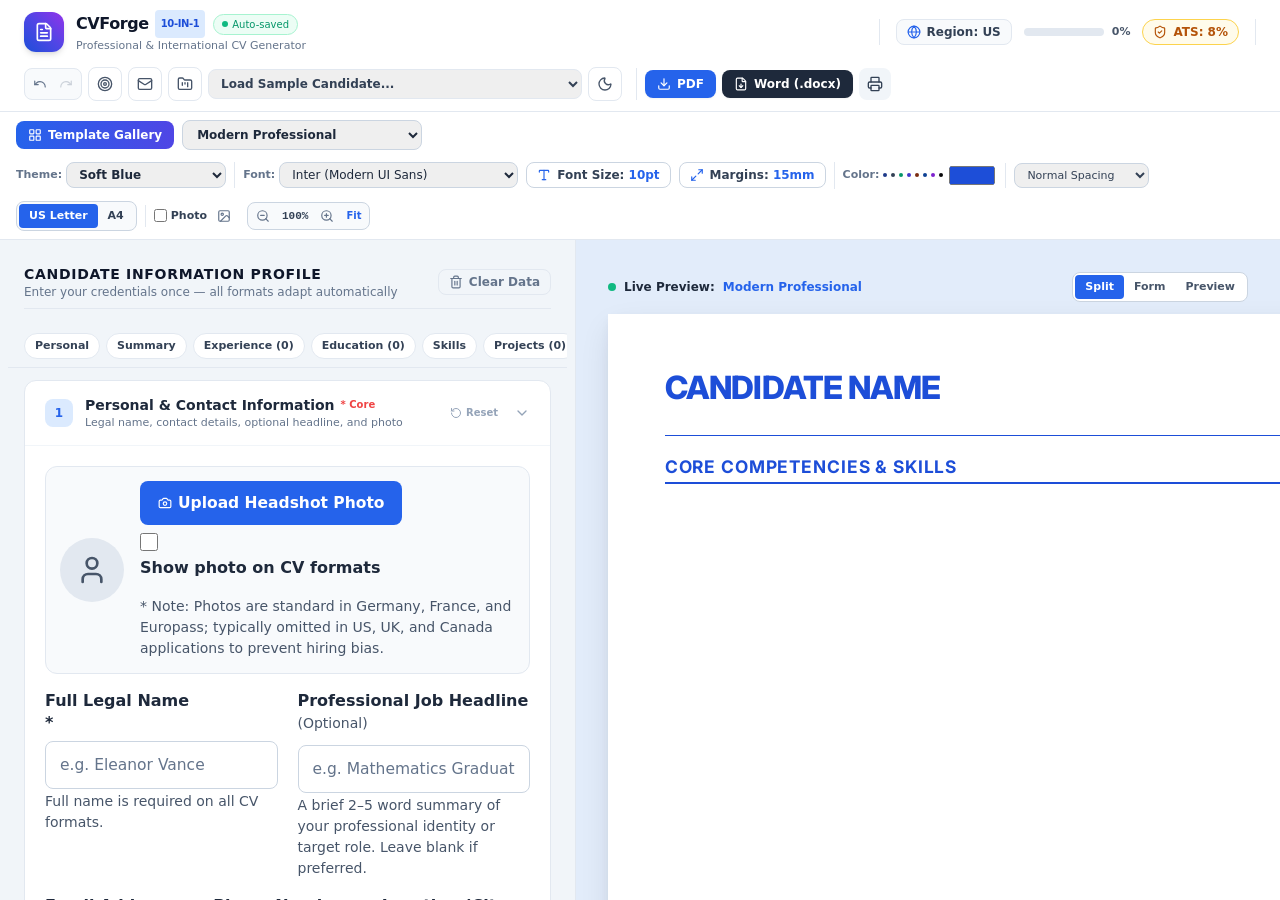
==== android/app/src/main/assets/index.html @ 13b52fd9 "Initial release: CVForge 10-in-1 Professional CV Generator for Android and Desktop" ====
<!DOCTYPE html>
<html lang="en" class="h-full">
<head>
  <meta charset="UTF-8">
  <meta name="viewport" content="width=device-width, initial-scale=1.0">
  <title>CVForge – 10-in-1 CV Generator | Professional & ATS Optimized</title>
  
  <link rel="icon" type="image/x-icon" href="favicon.ico">
  <link rel="icon" type="image/svg+xml" href="assets/icons/icon.svg">
  <link rel="apple-touch-icon" href="assets/icons/icon-192.png">
  <link rel="manifest" href="manifest.json">
  <meta name="theme-color" content="#1e3a8a">
  
  <!-- Vendored Libraries (100% Offline Capable) -->
  <script src="assets/js/vendor/tailwind.min.js"></script>
  <script>
    tailwind.config = {
      darkMode: 'class',
      theme: {
        extend: {
          colors: {
            brand: {
              50: '#eff6ff',
              100: '#dbeafe',
              500: '#3b82f6',
              600: '#2563eb',
              700: '#1d4ed8',
              800: '#1e40af',
              900: '#1e3a8a',
            }
          }
        }
      }
    }
  </script>
  <script src="assets/js/vendor/lucide.min.js"></script>
  <script src="assets/js/vendor/html2pdf.bundle.min.js"></script>
  <script src="assets/js/vendor/docx.min.js"></script>

  <!-- Google Fonts & Custom CSS -->
  <link rel="preconnect" href="https://fonts.googleapis.com">
  <link rel="preconnect" href="https://fonts.gstatic.com" crossorigin>
  <link href="https://fonts.googleapis.com/css2?family=IBM+Plex+Sans:ital,wght@0,300;0,400;0,500;0,600;0,700;1,400;1,700&family=IBM+Plex+Serif:ital,wght@0,400;0,500;0,600;0,700;1,400;1,700&family=Inter:ital,wght@0,300;0,400;0,500;0,600;0,700;0,800;1,400;1,700&family=Lato:ital,wght@0,300;0,400;0,700;1,400;1,700&family=Merriweather:ital,wght@0,300;0,400;0,700;1,400;1,700&family=Montserrat:ital,wght@0,300;0,400;0,500;0,600;0,700;1,400;1,700&family=Open+Sans:ital,wght@0,300;0,400;0,600;0,700;1,400;1,700&family=Playfair+Display:ital,wght@0,400;0,600;0,700;1,400;1,700&family=Poppins:ital,wght@0,300;0,400;0,500;0,600;0,700;1,400;1,700&family=Roboto:ital,wght@0,300;0,400;0,500;0,700;1,400;1,700&family=Source+Sans+3:ital,wght@0,300;0,400;0,600;0,700;1,400;1,700&display=swap" rel="stylesheet">
  <link rel="stylesheet" href="assets/css/styles.css">
  <link rel="stylesheet" href="assets/css/templates.css">
</head>
<body class="h-full bg-slate-100 dark:bg-slate-950 text-slate-800 dark:text-slate-100 flex flex-col font-sans transition-colors duration-200">

  <!-- Master Application Header -->
  <header id="app-header" class="bg-white dark:bg-slate-900 border-b border-slate-200 dark:border-slate-800 shrink-0 z-30 shadow-xs">
    <div class="px-4 sm:px-6 py-2.5 flex flex-wrap items-center justify-between gap-3">
      
      <!-- Group 1: Logo & Brand Status -->
      <div class="flex items-center gap-3">
        <div class="w-10 h-10 rounded-xl bg-gradient-to-tr from-blue-700 via-indigo-600 to-purple-600 flex items-center justify-center text-white shadow-md">
          <i data-lucide="file-text" class="w-5 h-5"></i>
        </div>
        <div>
          <div class="flex items-center gap-2">
            <h1 class="text-base font-extrabold tracking-tight text-slate-900 dark:text-white flex items-center gap-1.5">
              <span>CVForge</span>
              <span class="text-[10px] uppercase font-black px-1.5 py-0.5 rounded bg-blue-100 dark:bg-blue-900/50 text-blue-700 dark:text-blue-300">10-in-1</span>
            </h1>
            <span id="header-save-indicator" class="text-[10px] font-medium text-emerald-600 dark:text-emerald-400 bg-emerald-50 dark:bg-emerald-950/40 px-2 py-0.5 rounded-full border border-emerald-200 dark:border-emerald-900/50 flex items-center gap-1">
              <span class="w-1.5 h-1.5 rounded-full bg-emerald-500"></span>
              Auto-saved
            </span>
          </div>
          <p class="text-[11px] text-slate-500 font-medium">Professional & International CV Generator</p>
        </div>
      </div>

      <!-- Group 2: Intelligence & Status (ATS Score, Region, Completeness) -->
      <div class="hidden md:flex items-center gap-3 border-x border-slate-200 dark:border-slate-800 px-4">
        
        <!-- Region Badge -->
        <button type="button" id="btn-open-country" class="flex items-center gap-1.5 px-2.5 py-1 rounded-lg border border-slate-200 dark:border-slate-800 bg-slate-50 dark:bg-slate-800/60 hover:bg-slate-100 dark:hover:bg-slate-800 transition text-xs font-semibold text-slate-700 dark:text-slate-200" title="Switch target country conventions (US, CA, UK, DE, FR, AU, EU)">
          <i data-lucide="globe" class="w-3.5 h-3.5 text-blue-600"></i>
          <span>Region: <strong id="header-country-badge">US</strong></span>
        </button>

        <!-- Profile Completeness Indicator -->
        <div class="flex items-center gap-2" title="Resume completeness rating">
          <div class="w-20 bg-slate-200 dark:bg-slate-700 h-2 rounded-full overflow-hidden">
            <div id="header-completeness-bar" class="bg-blue-600 h-full rounded-full transition-all duration-300" style="width: 80%"></div>
          </div>
          <span id="header-completeness-text" class="text-[11px] font-bold text-slate-600 dark:text-slate-400">80%</span>
        </div>

        <!-- ATS Heuristic Score Pill -->
        <button type="button" id="btn-open-ats" class="text-xs font-bold px-2.5 py-1 rounded-full border transition flex items-center gap-1.5 cursor-pointer hover:scale-105" title="Click to view full ATS Compatibility Report & rule-based suggestions">
          <i data-lucide="shield-check" class="w-3.5 h-3.5"></i>
          <span id="header-ats-score">ATS: 92%</span>
        </button>
      </div>

      <!-- Group 3: Assistant Modals & Profile Tools -->
      <div class="flex items-center gap-1.5">
        
        <!-- Undo & Redo -->
        <div class="inline-flex rounded-lg border border-slate-200 dark:border-slate-800 bg-slate-50 dark:bg-slate-800/50 p-0.5">
          <button type="button" id="btn-undo" class="p-1.5 text-slate-500 hover:text-slate-800 dark:hover:text-white disabled:opacity-30 disabled:pointer-events-none" title="Undo change (Ctrl+Z)" aria-label="Undo">
            <i data-lucide="undo" class="w-3.5 h-3.5"></i>
          </button>
          <button type="button" id="btn-redo" class="p-1.5 text-slate-500 hover:text-slate-800 dark:hover:text-white disabled:opacity-30 disabled:pointer-events-none" title="Redo change (Ctrl+Y)" aria-label="Redo">
            <i data-lucide="redo" class="w-3.5 h-3.5"></i>
          </button>
        </div>

        <!-- Job Keyword Matcher -->
        <button type="button" id="btn-open-job-matcher" class="p-2 rounded-lg border border-slate-200 dark:border-slate-800 text-slate-600 dark:text-slate-300 hover:bg-slate-50 dark:hover:bg-slate-800 transition" title="Match keywords against job description" aria-label="Job Keyword Matcher">
          <i data-lucide="target" class="w-4 h-4"></i>
        </button>

        <!-- Cover Letter Generator -->
        <button type="button" id="btn-open-cover-letter" class="p-2 rounded-lg border border-slate-200 dark:border-slate-800 text-slate-600 dark:text-slate-300 hover:bg-slate-50 dark:hover:bg-slate-800 transition" title="Matching Cover Letter Generator" aria-label="Cover Letter Generator">
          <i data-lucide="mail" class="w-4 h-4"></i>
        </button>

        <!-- Profile Manager & Storage -->
        <button type="button" id="btn-open-profile-manager" class="p-2 rounded-lg border border-slate-200 dark:border-slate-800 text-slate-600 dark:text-slate-300 hover:bg-slate-50 dark:hover:bg-slate-800 transition" title="Manage Profiles, Backups & Privacy" aria-label="Profile Manager">
          <i data-lucide="folder-kanban" class="w-4 h-4"></i>
        </button>

        <!-- Quick Sample Profiles Dropdown -->
        <select id="sel-sample-profile" class="text-xs font-semibold rounded-lg border border-slate-200 dark:border-slate-800 dark:bg-slate-800 text-slate-700 dark:text-slate-200 px-2 py-1.5" title="Preloaded sample candidate data">
          <option value="">Load Sample Candidate...</option>
          <option value="fresh_graduate">Fresh Graduate (Mathematics / Entry-Level)</option>
          <option value="experienced_professional">Experienced Professional (Operations & Projects)</option>
          <option value="data_analyst">Data Analyst (SQL, Python, Power BI)</option>
          <option value="office_assistant">Administrative / Office Assistant</option>
        </select>

        <!-- Theme Toggle -->
        <button type="button" id="btn-theme-toggle" class="p-2 rounded-lg border border-slate-200 dark:border-slate-800 text-slate-600 dark:text-slate-300 hover:bg-slate-50 dark:hover:bg-slate-800 transition" title="Toggle Light/Dark Theme" aria-label="Toggle Theme">
          <i data-lucide="moon" class="w-4 h-4 block dark:hidden"></i>
          <i data-lucide="sun" class="w-4 h-4 hidden dark:block"></i>
        </button>

        <!-- Primary Export Actions -->
        <div class="flex items-center gap-1.5 ml-2 border-l border-slate-200 dark:border-slate-800 pl-2">
          <button type="button" id="btn-export-pdf" class="px-3 py-1.5 bg-blue-600 hover:bg-blue-700 text-white font-bold rounded-lg shadow-sm text-xs transition flex items-center gap-1.5 active:scale-95" title="Download vector-accurate PDF">
            <i data-lucide="download" class="w-3.5 h-3.5"></i>
            <span>PDF</span>
          </button>
          
          <button type="button" id="btn-export-docx" class="px-3 py-1.5 bg-slate-800 hover:bg-slate-900 dark:bg-slate-700 dark:hover:bg-slate-600 text-white font-bold rounded-lg shadow-sm text-xs transition flex items-center gap-1.5 active:scale-95" title="Export Microsoft Word (.docx)">
            <i data-lucide="file-down" class="w-3.5 h-3.5"></i>
            <span>Word (.docx)</span>
          </button>
          
          <button type="button" id="btn-print-preview" class="p-2 bg-slate-100 dark:bg-slate-800 hover:bg-slate-200 text-slate-700 dark:text-slate-200 rounded-lg text-xs transition" title="Print Preview & System Print" aria-label="Print Preview">
            <i data-lucide="printer" class="w-4 h-4"></i>
          </button>
        </div>

      </div>

    </div>
  </header>

  <!-- Demo Mode Banner (Visible when isDemo === true) -->
  <div id="demo-mode-banner" class="hidden bg-amber-500/15 border-b border-amber-500/30 text-amber-900 dark:text-amber-200 px-4 py-2 text-xs flex items-center justify-between z-20">
    <div class="flex items-center gap-2">
      <span class="inline-flex items-center justify-center px-2 py-0.5 rounded bg-amber-500 text-white font-black text-[10px] tracking-wide uppercase">Sample / Demo Data</span>
      <span class="font-medium">You are viewing pre-loaded sample candidate data for demonstration. None of this data is yours.</span>
    </div>
    <button type="button" id="btn-clear-demo-data" class="font-bold underline text-amber-900 dark:text-amber-100 hover:text-amber-700 dark:hover:text-amber-300 ml-3 cursor-pointer">
      Clear Demo Data & Start My Real CV →
    </button>
  </div>

  <!-- Reorganized Secondary Control Bar (Template Gallery, Typography, Colors, Spacing, Paper, Zoom) -->
  <div id="customize-bar-container" class="shrink-0 z-20"></div>

  <!-- Main Split-Screen Workspace -->
  <main class="flex-1 flex flex-col md:flex-row overflow-hidden relative">
    
    <!-- Left Column: Form Editor (45% on desktop) -->
    <section id="workspace-form-column" class="w-full md:w-1/2 lg:w-[45%] h-full overflow-y-auto border-r border-slate-200 dark:border-slate-800 p-4 lg:p-6 space-y-4">
      <div class="flex items-center justify-between pb-2 border-b border-slate-200 dark:border-slate-800">
        <div>
          <h2 class="text-sm font-extrabold text-slate-900 dark:text-white uppercase tracking-wider">Candidate Information Profile</h2>
          <p class="text-xs text-slate-500">Enter your credentials once — all formats adapt automatically</p>
        </div>
        <button type="button" id="btn-header-clear-data" class="px-2.5 py-1 text-xs font-semibold text-slate-500 hover:text-red-600 dark:text-slate-400 dark:hover:text-red-400 border border-slate-200 dark:border-slate-700 rounded-lg hover:border-red-300 transition flex items-center gap-1.5" title="Clear all candidate information and start fresh">
          <i data-lucide="trash-2" class="w-3.5 h-3.5"></i>
          <span>Clear Data</span>
        </button>
      </div>

      <!-- Dynamic 16 Form Sections Container -->
      <div id="form-sections-container"></div>
    </section>

    <!-- Right Column: Live CV Canvas Preview (55% on desktop) -->
    <section id="workspace-preview-column" class="w-full md:w-1/2 lg:w-[55%] h-full overflow-y-auto bg-slate-200/70 dark:bg-slate-950 p-4 lg:p-8 flex flex-col items-center">
      
      <!-- Preview Header Toolbar -->
      <div class="w-full max-w-[850px] mb-3 flex items-center justify-between text-xs text-slate-600 dark:text-slate-400 no-print">
        <div class="flex items-center gap-2">
          <span class="w-2 h-2 rounded-full bg-emerald-500 animate-pulse"></span>
          <span class="font-bold text-slate-800 dark:text-slate-200">Live Preview:</span>
          <span id="preview-active-format-name" class="font-semibold text-blue-600 dark:text-blue-400">Reverse Chronological CV</span>
        </div>
        
        <!-- Responsive View Mode Switcher -->
        <div class="inline-flex rounded-lg border border-slate-300 dark:border-slate-800 bg-white dark:bg-slate-900 p-0.5">
          <button type="button" id="btn-view-split" class="px-2.5 py-1 text-[11px] font-bold rounded bg-blue-600 text-white shadow-xs">Split</button>
          <button type="button" id="btn-view-form" class="px-2.5 py-1 text-[11px] font-bold rounded text-slate-600 dark:text-slate-300 hover:text-blue-600">Form</button>
          <button type="button" id="btn-view-preview" class="px-2.5 py-1 text-[11px] font-bold rounded text-slate-600 dark:text-slate-300 hover:text-blue-600">Preview</button>
        </div>
      </div>

      <!-- Simulated Paper Document -->
      <div id="cv-paper-sheet" class="cv-paper" data-paper="letter" data-margins="normal" data-spacing="normal" data-font="Inter">
        <!-- Rendered CV Format Output -->
        <div id="cv-preview-content"></div>
      </div>

      <!-- Privacy & Local Storage Indicator -->
      <div class="mt-6 mb-8 text-center text-xs text-slate-500 max-w-md no-print">
        <div class="flex items-center justify-center gap-1.5 font-semibold text-slate-600 dark:text-slate-400">
          <i data-lucide="lock" class="w-3.5 h-3.5 text-emerald-600"></i>
          <span>100% Client-Side Privacy Policy</span>
        </div>
        <p class="text-[11px] text-slate-400 mt-0.5">
          Your resume data is stored strictly in your browser's local storage. Zero personal data is transmitted to external servers.
        </p>
      </div>

    </section>

  </main>

  <!-- Application Coordinator Module -->
  <script type="module" src="assets/js/app.js"></script>
</body>
</html>
---- android/app/src/main/assets/assets/css/styles.css ----
/**
 * CVForge - Core Stylesheet & Print Engine
 * Optimized for split-screen live preview, responsive breakpoints, accurate paper dimensions,
 * page break handling, and vector PDF exports.
 */

@import url('https://fonts.googleapis.com/css2?family=Fira+Code:wght@400;500;700&family=Inter:wght@300;400;500;600;700;800;900&family=Lato:ital,wght@0,300;0,400;0,700;0,900;1,300;1,400&family=Merriweather:ital,wght@0,300;0,400;0,700;1,300&family=Open+Sans:wght@300;400;600;700&family=Playfair+Display:ital,wght@0,400;0,600;0,700;1,400&family=Roboto:wght@300;400;500;700&display=swap');

:root {
  --cv-font: 'Inter', sans-serif;
  --cv-primary: #1d4ed8;
  --cv-accent: #3b82f6;

  /* Default Surface Colors (Soft Blue Theme) */
  --app-bg: #f4f8fe;
  --panel-bg: #ffffff;
  --panel-border: #dbeafe;
  --card-bg: #ffffff;
  --card-border: #e2e8f0;
  --preview-canvas-bg: #e2ecfa;
  --primary-accent: #1d4ed8;
  --secondary-accent: #3b82f6;
  --badge-bg: #eff6ff;
  --badge-text: #1d4ed8;
  --shadow-subtle: 0 1px 3px 0 rgba(0, 0, 0, 0.05), 0 1px 2px -1px rgba(0, 0, 0, 0.05);
  --shadow-card: 0 4px 6px -1px rgba(0, 0, 0, 0.05), 0 2px 4px -2px rgba(0, 0, 0, 0.05);
  --shadow-paper: 0 12px 30px -4px rgba(15, 23, 42, 0.12), 0 4px 10px -2px rgba(15, 23, 42, 0.06);

  /* Independent Point-Based Typography Variables (pt) */
  --cv-name-size: 24pt;
  --cv-heading-size: 13pt;
  --cv-body-size: 10pt;
  --cv-contact-size: 9.5pt;

  /* Independent Millimeter Margin Variables (mm) */
  --cv-margin-top: 15mm;
  --cv-margin-bottom: 15mm;
  --cv-margin-left: 15mm;
  --cv-margin-right: 15mm;
}

/* 7 Professional Themes */

/* 1. Minimal White */
body[data-theme="minimal-white"] {
  --app-bg: #fbfbfb;
  --panel-bg: #ffffff;
  --panel-border: #e5e5e5;
  --card-bg: #ffffff;
  --card-border: #e5e5e5;
  --preview-canvas-bg: #ececec;
  --primary-accent: #18181b;
  --secondary-accent: #52525b;
  --badge-bg: #f4f4f5;
  --badge-text: #18181b;
}

/* 2. Soft Blue (Airy Professional) */
body[data-theme="soft-blue"] {
  --app-bg: #f4f8fe;
  --panel-bg: #ffffff;
  --panel-border: #dbeafe;
  --card-bg: #ffffff;
  --card-border: #e0e7ff;
  --preview-canvas-bg: #e2ecfa;
  --primary-accent: #1d4ed8;
  --secondary-accent: #3b82f6;
  --badge-bg: #eff6ff;
  --badge-text: #1d4ed8;
}

/* 3. Soft Lavender (Creative & Modern) */
body[data-theme="soft-lavender"] {
  --app-bg: #f7f5ff;
  --panel-bg: #ffffff;
  --panel-border: #ede9fe;
  --card-bg: #ffffff;
  --card-border: #ddd6fe;
  --preview-canvas-bg: #e7e2fa;
  --primary-accent: #6366f1;
  --secondary-accent: #8b5cf6;
  --badge-bg: #f5f3ff;
  --badge-text: #6366f1;
}

/* 4. Warm Beige (Editorial & Natural) */
body[data-theme="warm-beige"] {
  --app-bg: #faf6f0;
  --panel-bg: #ffffff;
  --panel-border: #e7dfd5;
  --card-bg: #ffffff;
  --card-border: #ebdcd0;
  --preview-canvas-bg: #eee4d8;
  --primary-accent: #78350f;
  --secondary-accent: #b45309;
  --badge-bg: #fef3c7;
  --badge-text: #78350f;
}

/* 5. Light Gray (Balanced Slate) */
body[data-theme="light-gray"] {
  --app-bg: #f1f5f9;
  --panel-bg: #ffffff;
  --panel-border: #cbd5e1;
  --card-bg: #ffffff;
  --card-border: #e2e8f0;
  --preview-canvas-bg: #dbe4ee;
  --primary-accent: #334155;
  --secondary-accent: #64748b;
  --badge-bg: #f1f5f9;
  --badge-text: #334155;
}

/* 6. Professional Navy (Corporate Executive) */
body[data-theme="professional-navy"] {
  --app-bg: #f0f4f9;
  --panel-bg: #ffffff;
  --panel-border: #cbd5e1;
  --card-bg: #ffffff;
  --card-border: #bfdbfe;
  --preview-canvas-bg: #dbe5f2;
  --primary-accent: #1e3a8a;
  --secondary-accent: #2563eb;
  --badge-bg: #dbeafe;
  --badge-text: #1e3a8a;
}

/* 7. Modern Pastel (Fresh Contemporary) */
body[data-theme="modern-pastel"] {
  --app-bg: #f2fbf9;
  --panel-bg: #ffffff;
  --panel-border: #ccfbf1;
  --card-bg: #ffffff;
  --card-border: #bbf7d0;
  --preview-canvas-bg: #d7f0ea;
  --primary-accent: #0f766e;
  --secondary-accent: #059669;
  --badge-bg: #f0fdf4;
  --badge-text: #0f766e;
}

/* Dark Mode Overrides */
html.dark body,
body.dark {
  --app-bg: #0b0f19;
  --panel-bg: #111827;
  --panel-border: #1f2937;
  --card-bg: #151d30;
  --card-border: #1e293b;
  --preview-canvas-bg: #030712;
  --shadow-subtle: 0 1px 3px 0 rgba(0, 0, 0, 0.3);
  --shadow-card: 0 4px 6px -1px rgba(0, 0, 0, 0.4);
  --shadow-paper: 0 20px 45px -10px rgba(0, 0, 0, 0.75);
}

body {
  font-family: 'Inter', system-ui, -apple-system, sans-serif;
  background-color: var(--app-bg);
  -webkit-font-smoothing: antialiased;
}

#workspace-preview-column {
  background-color: var(--preview-canvas-bg) !important;
}

/* Prevent horizontal overflow & text clipping */
.cv-format {
  word-break: break-word;
  overflow-wrap: anywhere;
}

/* Scrollbars */
::-webkit-scrollbar {
  width: 6px;
  height: 6px;
}
::-webkit-scrollbar-track {
  background: transparent;
}
::-webkit-scrollbar-thumb {
  background: rgba(156, 163, 175, 0.4);
  border-radius: 4px;
}
::-webkit-scrollbar-thumb:hover {
  background: rgba(107, 114, 128, 0.7);
}

/* Simulated Paper Sheet */
.cv-paper {
  background: #ffffff;
  color: #1e293b;
  box-shadow: var(--shadow-paper);
  margin-left: auto;
  margin-right: auto;
  position: relative;
  transition: transform 0.2s cubic-bezier(0.16, 1, 0.3, 1), box-shadow 0.2s ease;
  box-sizing: border-box;
}

/* Dimensions for US Letter vs A4 with Independent Millimeter Margins */
.cv-paper[data-paper="letter"],
.cv-paper[data-paper="a4"],
.cv-paper {
  padding-top: var(--cv-margin-top, 15mm) !important;
  padding-bottom: var(--cv-margin-bottom, 15mm) !important;
  padding-left: var(--cv-margin-left, 15mm) !important;
  padding-right: var(--cv-margin-right, 15mm) !important;
  font-size: var(--cv-body-size, 10pt);
}

.cv-paper[data-paper="letter"] {
  width: 8.5in;
  min-height: 11in;
}

.cv-paper[data-paper="a4"] {
  width: 210mm;
  min-height: 297mm;
}

/* Independent Point-Based Typography Controls */
.cv-paper h1,
.cv-paper .cv-name {
  font-size: var(--cv-name-size, 24pt) !important;
  line-height: 1.15 !important;
}

.cv-paper h2,
.cv-paper .cv-section-title {
  font-size: var(--cv-heading-size, 13pt) !important;
  line-height: 1.25 !important;
}

.cv-paper .cv-contact,
.cv-paper .cv-contact-line {
  font-size: var(--cv-contact-size, 9.5pt) !important;
}

/* Responsive adjustment for small screens */
@media (max-width: 900px) {
  .cv-paper[data-paper="letter"],
  .cv-paper[data-paper="a4"] {
    width: 100% !important;
    max-width: 100% !important;
    padding: 16px !important;
    min-height: auto !important;
  }
}

/* Line Spacing */
.cv-paper[data-spacing="compact"] {
  line-height: 1.35;
}
.cv-paper[data-spacing="compact"] section {
  margin-bottom: 0.8rem !important;
}
.cv-paper[data-spacing="normal"] {
  line-height: 1.5;
}
.cv-paper[data-spacing="normal"] section {
  margin-bottom: 1.25rem !important;
}
.cv-paper[data-spacing="relaxed"] {
  line-height: 1.68;
}
.cv-paper[data-spacing="relaxed"] section {
  margin-bottom: 1.6rem !important;
}

/* Font Size Scaling Controls */
.cv-paper[data-font-size="compact"] {
  font-size: 11.5px !important;
}
.cv-paper[data-font-size="compact"] h1 {
  font-size: 1.65rem !important;
}
.cv-paper[data-font-size="compact"] h2 {
  font-size: 0.8rem !important;
}
.cv-paper[data-font-size="compact"] h3 {
  font-size: 0.78rem !important;
}

.cv-paper[data-font-size="normal"] {
  font-size: 13px !important;
}
.cv-paper[data-font-size="normal"] h1 {
  font-size: 1.95rem !important;
}
.cv-paper[data-font-size="normal"] h2 {
  font-size: 0.9rem !important;
}
.cv-paper[data-font-size="normal"] h3 {
  font-size: 0.85rem !important;
}

.cv-paper[data-font-size="large"] {
  font-size: 14.5px !important;
}
.cv-paper[data-font-size="large"] h1 {
  font-size: 2.25rem !important;
}
.cv-paper[data-font-size="large"] h2 {
  font-size: 1.02rem !important;
}
.cv-paper[data-font-size="large"] h3 {
  font-size: 0.95rem !important;
}

.cv-paper[data-font-size="xlarge"] {
  font-size: 16px !important;
}
.cv-paper[data-font-size="xlarge"] h1 {
  font-size: 2.5rem !important;
}
.cv-paper[data-font-size="xlarge"] h2 {
  font-size: 1.15rem !important;
}
.cv-paper[data-font-size="xlarge"] h3 {
  font-size: 1.05rem !important;
}

/* 22 Professional Font Families with Robust System & Web Fallbacks */
.cv-paper[data-font="Arial"] { font-family: 'Arial', 'Helvetica Neue', Helvetica, sans-serif; }
.cv-paper[data-font="Calibri"] { font-family: 'Calibri', 'Candara', 'Segoe UI', Optima, Arial, sans-serif; }
.cv-paper[data-font="Aptos"] { font-family: 'Aptos', 'Segoe UI', 'Calibri', Arial, sans-serif; }
.cv-paper[data-font="Times New Roman"] { font-family: 'Times New Roman', Times, 'Liberation Serif', serif; }
.cv-paper[data-font="Georgia"] { font-family: 'Georgia', 'Cambria', Times, serif; }
.cv-paper[data-font="Cambria"] { font-family: 'Cambria', 'Georgia', Times, serif; }
.cv-paper[data-font="Garamond"] { font-family: 'Garamond', 'Baskerville', 'EB Garamond', Georgia, serif; }
.cv-paper[data-font="Helvetica"] { font-family: 'Helvetica Neue', Helvetica, Arial, sans-serif; }
.cv-paper[data-font="Verdana"] { font-family: 'Verdana', Geneva, sans-serif; }
.cv-paper[data-font="Tahoma"] { font-family: 'Tahoma', Geneva, Verdana, sans-serif; }
.cv-paper[data-font="Trebuchet MS"] { font-family: 'Trebuchet MS', 'Lucida Sans', 'Lucida Grande', Arial, sans-serif; }
.cv-paper[data-font="Inter"] { font-family: 'Inter', -apple-system, BlinkMacSystemFont, 'Segoe UI', Roboto, sans-serif; }
.cv-paper[data-font="Roboto"] { font-family: 'Roboto', -apple-system, BlinkMacSystemFont, 'Segoe UI', sans-serif; }
.cv-paper[data-font="Open Sans"] { font-family: 'Open Sans', -apple-system, BlinkMacSystemFont, 'Segoe UI', sans-serif; }
.cv-paper[data-font="Lato"] { font-family: 'Lato', -apple-system, BlinkMacSystemFont, 'Segoe UI', sans-serif; }
.cv-paper[data-font="Source Sans 3"] { font-family: 'Source Sans 3', 'Source Sans Pro', -apple-system, BlinkMacSystemFont, sans-serif; }
.cv-paper[data-font="Merriweather"] { font-family: 'Merriweather', Georgia, serif; }
.cv-paper[data-font="Playfair Display"] { font-family: 'Playfair Display', Georgia, serif; }
.cv-paper[data-font="Montserrat"] { font-family: 'Montserrat', -apple-system, BlinkMacSystemFont, sans-serif; }
.cv-paper[data-font="Poppins"] { font-family: 'Poppins', -apple-system, BlinkMacSystemFont, sans-serif; }
.cv-paper[data-font="IBM Plex Sans"] { font-family: 'IBM Plex Sans', -apple-system, BlinkMacSystemFont, sans-serif; }
.cv-paper[data-font="IBM Plex Serif"] { font-family: 'IBM Plex Serif', Georgia, serif; }
.cv-paper[data-font="Fira Code"] { font-family: 'Fira Code', monospace; }

/* Font Style Presets */
.cv-paper[data-font-style="regular"] { font-style: normal; font-weight: 400; }
.cv-paper[data-font-style="medium"] { font-style: normal; font-weight: 500; }
.cv-paper[data-font-style="semibold"] { font-style: normal; font-weight: 600; }
.cv-paper[data-font-style="bold"] { font-style: normal; font-weight: 700; }
.cv-paper[data-font-style="italic"] { font-style: italic; font-weight: 400; }
.cv-paper[data-font-style="bold-italic"] { font-style: italic; font-weight: 700; }

/* Granular Typography Target Directives */
.cv-paper[data-font-target="headings"][data-font="Arial"] h1,
.cv-paper[data-font-target="headings"][data-font="Arial"] h2,
.cv-paper[data-font-target="headings"][data-font="Arial"] h3,
.cv-paper[data-font-target="headings"][data-font="Arial"] .cv-name,
.cv-paper[data-font-target="headings"][data-font="Arial"] .cv-section-title { font-family: 'Arial', 'Helvetica Neue', Helvetica, sans-serif; }

.cv-paper[data-font-target="headings"][data-font="Calibri"] h1,
.cv-paper[data-font-target="headings"][data-font="Calibri"] h2,
.cv-paper[data-font-target="headings"][data-font="Calibri"] h3,
.cv-paper[data-font-target="headings"][data-font="Calibri"] .cv-name,
.cv-paper[data-font-target="headings"][data-font="Calibri"] .cv-section-title { font-family: 'Calibri', 'Candara', 'Segoe UI', Optima, Arial, sans-serif; }

.cv-paper[data-font-target="headings"][data-font="Aptos"] h1,
.cv-paper[data-font-target="headings"][data-font="Aptos"] h2,
.cv-paper[data-font-target="headings"][data-font="Aptos"] h3,
.cv-paper[data-font-target="headings"][data-font="Aptos"] .cv-name,
.cv-paper[data-font-target="headings"][data-font="Aptos"] .cv-section-title { font-family: 'Aptos', 'Segoe UI', 'Calibri', Arial, sans-serif; }

.cv-paper[data-font-target="headings"][data-font="Times New Roman"] h1,
.cv-paper[data-font-target="headings"][data-font="Times New Roman"] h2,
.cv-paper[data-font-target="headings"][data-font="Times New Roman"] h3,
.cv-paper[data-font-target="headings"][data-font="Times New Roman"] .cv-name,
.cv-paper[data-font-target="headings"][data-font="Times New Roman"] .cv-section-title { font-family: 'Times New Roman', Times, 'Liberation Serif', serif; }

.cv-paper[data-font-target="headings"][data-font="Georgia"] h1,
.cv-paper[data-font-target="headings"][data-font="Georgia"] h2,
.cv-paper[data-font-target="headings"][data-font="Georgia"] h3,
.cv-paper[data-font-target="headings"][data-font="Georgia"] .cv-name,
.cv-paper[data-font-target="headings"][data-font="Georgia"] .cv-section-title { font-family: 'Georgia', 'Cambria', Times, serif; }

.cv-paper[data-font-target="headings"][data-font="Cambria"] h1,
.cv-paper[data-font-target="headings"][data-font="Cambria"] h2,
.cv-paper[data-font-target="headings"][data-font="Cambria"] h3,
.cv-paper[data-font-target="headings"][data-font="Cambria"] .cv-name,
.cv-paper[data-font-target="headings"][data-font="Cambria"] .cv-section-title { font-family: 'Cambria', 'Georgia', Times, serif; }

.cv-paper[data-font-target="headings"][data-font="Garamond"] h1,
.cv-paper[data-font-target="headings"][data-font="Garamond"] h2,
.cv-paper[data-font-target="headings"][data-font="Garamond"] h3,
.cv-paper[data-font-target="headings"][data-font="Garamond"] .cv-name,
.cv-paper[data-font-target="headings"][data-font="Garamond"] .cv-section-title { font-family: 'Garamond', 'Baskerville', 'EB Garamond', Georgia, serif; }

.cv-paper[data-font-target="headings"][data-font="Merriweather"] h1,
.cv-paper[data-font-target="headings"][data-font="Merriweather"] h2,
.cv-paper[data-font-target="headings"][data-font="Merriweather"] h3,
.cv-paper[data-font-target="headings"][data-font="Merriweather"] .cv-name,
.cv-paper[data-font-target="headings"][data-font="Merriweather"] .cv-section-title { font-family: 'Merriweather', Georgia, serif; }

.cv-paper[data-font-target="headings"][data-font="Playfair Display"] h1,
.cv-paper[data-font-target="headings"][data-font="Playfair Display"] h2,
.cv-paper[data-font-target="headings"][data-font="Playfair Display"] h3,
.cv-paper[data-font-target="headings"][data-font="Playfair Display"] .cv-name,
.cv-paper[data-font-target="headings"][data-font="Playfair Display"] .cv-section-title { font-family: 'Playfair Display', Georgia, serif; }

.cv-paper[data-font-target="headings"][data-font="Montserrat"] h1,
.cv-paper[data-font-target="headings"][data-font="Montserrat"] h2,
.cv-paper[data-font-target="headings"][data-font="Montserrat"] h3,
.cv-paper[data-font-target="headings"][data-font="Montserrat"] .cv-name,
.cv-paper[data-font-target="headings"][data-font="Montserrat"] .cv-section-title { font-family: 'Montserrat', sans-serif; }

.cv-paper[data-font-target="headings"][data-font="Poppins"] h1,
.cv-paper[data-font-target="headings"][data-font="Poppins"] h2,
.cv-paper[data-font-target="headings"][data-font="Poppins"] h3,
.cv-paper[data-font-target="headings"][data-font="Poppins"] .cv-name,
.cv-paper[data-font-target="headings"][data-font="Poppins"] .cv-section-title { font-family: 'Poppins', sans-serif; }

.cv-paper[data-font-target="headings"][data-font="IBM Plex Sans"] h1,
.cv-paper[data-font-target="headings"][data-font="IBM Plex Sans"] h2,
.cv-paper[data-font-target="headings"][data-font="IBM Plex Sans"] h3,
.cv-paper[data-font-target="headings"][data-font="IBM Plex Sans"] .cv-name,
.cv-paper[data-font-target="headings"][data-font="IBM Plex Sans"] .cv-section-title { font-family: 'IBM Plex Sans', sans-serif; }

.cv-paper[data-font-target="headings"][data-font="IBM Plex Serif"] h1,
.cv-paper[data-font-target="headings"][data-font="IBM Plex Serif"] h2,
.cv-paper[data-font-target="headings"][data-font="IBM Plex Serif"] h3,
.cv-paper[data-font-target="headings"][data-font="IBM Plex Serif"] .cv-name,
.cv-paper[data-font-target="headings"][data-font="IBM Plex Serif"] .cv-section-title { font-family: 'IBM Plex Serif', Georgia, serif; }

/* Section page-break hygiene */
.cv-format section,
.cv-format header,
.cv-format .border-l-2,
.cv-format .border-t,
.page-break-avoid,
.break-inside-avoid {
  break-inside: avoid;
  page-break-inside: avoid;
}

/* Avoid orphaned section headers */
.cv-format h1,
.cv-format h2,
.cv-format h3 {
  break-after: avoid;
  page-break-after: avoid;
}

/* Print Preview Mode */
body.is-print-preview #app-header,
body.is-print-preview #customize-bar-container,
body.is-print-preview #workspace-form-column {
  display: none !important;
}
body.is-print-preview #workspace-preview-column {
  width: 100% !important;
  background: #1e293b !important;
  padding: 2rem !important;
}
body.is-print-preview .cv-paper {
  box-shadow: 0 25px 50px -12px rgba(0, 0, 0, 0.7) !important;
}

/* Print Stylesheet */
@media print {
  @page {
    margin: 10mm;
    size: auto;
  }
  
  html, body {
    background: #ffffff !important;
    color: #000000 !important;
    padding: 0 !important;
    margin: 0 !important;
    font-size: 12pt;
  }

  /* Hide all app chrome, buttons, modals, alerts */
  #app-header,
  #demo-mode-banner,
  #customize-bar-container,
  #workspace-form-column,
  .no-print,
  button,
  .accordion-toggle,
  #smart-summary-box,
  #ats-audit-modal,
  #country-modal,
  #job-matcher-modal,
  #cover-letter-modal,
  #template-gallery-modal,
  #profile-manager-modal,
  #photo-crop-modal,
  #export-preview-modal {
    display: none !important;
  }

  #workspace-preview-column {
    width: 100% !important;
    margin: 0 !important;
    padding: 0 !important;
    background: transparent !important;
    box-shadow: none !important;
  }

  .cv-paper {
    box-shadow: none !important;
    margin: 0 !important;
    padding: 0 !important;
    width: 100% !important;
    max-width: 100% !important;
    min-height: auto !important;
  }

  .cv-format {
    width: 100% !important;
    margin: 0 !important;
    padding: 0 !important;
  }

  section {
    break-inside: avoid;
    page-break-inside: avoid;
  }

  a {
    text-decoration: none !important;
    color: inherit !important;
  }
}

/* ==========================================================================
   Personal Information Editing Form Typography & Field Dimensions
   STRICTLY scoped to #sec-personal only.
   Does not affect other form sections, the final CV, or exports.
   ========================================================================== */

/* Improved Spacing Between Input Fields in Personal Info */
#sec-personal .accordion-content {
  gap: 1.5rem !important;
}

#sec-personal .accordion-content .grid {
  gap: 1.25rem !important;
}

/* 1. Field Labels: 16px */
#sec-personal .accordion-content label,
#sec-personal .accordion-content label span:not(.font-normal) {
  font-size: 16px !important;
  font-weight: 600 !important;
  line-height: 1.4 !important;
  display: block;
  margin-bottom: 6px !important;
  color: #1e293b !important;
}
.dark #sec-personal .accordion-content label,
.dark #sec-personal .accordion-content label span:not(.font-normal) {
  color: #f1f5f9 !important;
}

/* 2. Input Text: 16px, Height: 46-48px (48px) */
#sec-personal .accordion-content input.form-input,
#sec-personal .accordion-content select.form-input,
#sec-personal .accordion-content input[type="text"],
#sec-personal .accordion-content input[type="email"],
#sec-personal .accordion-content input[type="tel"],
#sec-personal .accordion-content input[type="url"],
#sec-personal .accordion-content select {
  font-size: 16px !important;
  height: 48px !important;
  min-height: 48px !important;
  padding: 10px 14px !important;
  line-height: 1.5 !important;
  box-sizing: border-box !important;
  border-radius: 8px !important;
  color: #0f172a !important;
  background-color: #ffffff;
  border-color: #cbd5e1;
}
.dark #sec-personal .accordion-content input.form-input,
.dark #sec-personal .accordion-content select.form-input,
.dark #sec-personal .accordion-content input[type="text"],
.dark #sec-personal .accordion-content input[type="email"],
.dark #sec-personal .accordion-content input[type="tel"],
.dark #sec-personal .accordion-content input[type="url"],
.dark #sec-personal .accordion-content select {
  color: #f8fafc !important;
  background-color: #1e293b !important;
  border-color: #334155 !important;
}

/* 3. Placeholder Text: 15-16px */
#sec-personal .accordion-content input::placeholder,
#sec-personal .accordion-content select::placeholder {
  font-size: 15.5px !important;
  color: #64748b !important;
  opacity: 1 !important;
}
.dark #sec-personal .accordion-content input::placeholder {
  color: #94a3b8 !important;
}

/* 4. Dropdown Options: 16px */
#sec-personal .accordion-content select option {
  font-size: 16px !important;
  padding: 8px 12px !important;
}

/* 5. Helper Text: 14px */
#sec-personal .accordion-content p,
#sec-personal .accordion-content .helper-text,
#sec-personal .accordion-content .text-\[10px\],
#sec-personal .accordion-content .text-\[11px\],
#sec-personal .accordion-content span.text-amber-600,
#sec-personal .accordion-content span.text-red-500.block,
#sec-personal .accordion-content .text-slate-400,
#sec-personal .accordion-content .text-slate-500 {
  font-size: 14px !important;
  line-height: 1.5 !important;
  color: #475569;
}
.dark #sec-personal .accordion-content p,
.dark #sec-personal .accordion-content .helper-text,
.dark #sec-personal .accordion-content .text-\[10px\],
.dark #sec-personal .accordion-content .text-\[11px\],
.dark #sec-personal .accordion-content .text-slate-400,
.dark #sec-personal .accordion-content .text-slate-500 {
  color: #94a3b8 !important;
}

/* 6. Button Text: 15-16px */
#sec-personal .accordion-content button:not(.accordion-toggle),
#sec-personal #btn-trigger-crop-modal,
#sec-personal #btn-remove-photo-direct {
  font-size: 15.5px !important;
  padding: 10px 18px !important;
  min-height: 44px !important;
  font-weight: 600 !important;
}

/* Checkbox size alignment */
#sec-personal .accordion-content input[type="checkbox"] {
  width: 18px !important;
  height: 18px !important;
  min-height: 18px !important;
}
---- android/app/src/main/assets/assets/css/templates.css ----
/**
 * CVForge - Specific Styling for the 10 CV Formats
 */

/* 1. Chronological Timeline Styling */
.cv-chronological .relative {
  transition: all 0.2s ease;
}

/* 3. Functional CV Cards */
.cv-functional .shadow-xs {
  box-shadow: 0 1px 2px 0 rgba(0, 0, 0, 0.05);
}

/* 7. Academic CV Styles */
.cv-academic {
  font-family: 'Merriweather', 'Georgia', serif;
}
.cv-academic h1, .cv-academic h2 {
  font-family: 'Merriweather', 'Georgia', serif;
}
.cv-academic ol li::marker {
  font-weight: 700;
  color: #475569;
}

/* 8. Europass Layout Strict Standards */
.cv-europass table {
  border-collapse: collapse;
}

/* 9. ATS-Friendly Strict Standards */
.cv-ats-friendly {
  font-family: Arial, Helvetica, 'Liberation Sans', sans-serif !important;
  color: #000000 !important;
  background: #ffffff !important;
}
.cv-ats-friendly h1, .cv-ats-friendly h2, .cv-ats-friendly h3 {
  font-family: Arial, Helvetica, sans-serif !important;
  color: #000000 !important;
}

/* 10. Creative Visual Split Layout */
.cv-creative-visual aside {
  position: relative;
}
@media (min-width: 768px) {
  .cv-creative-visual {
    display: flex;
    flex-direction: row;
  }
}
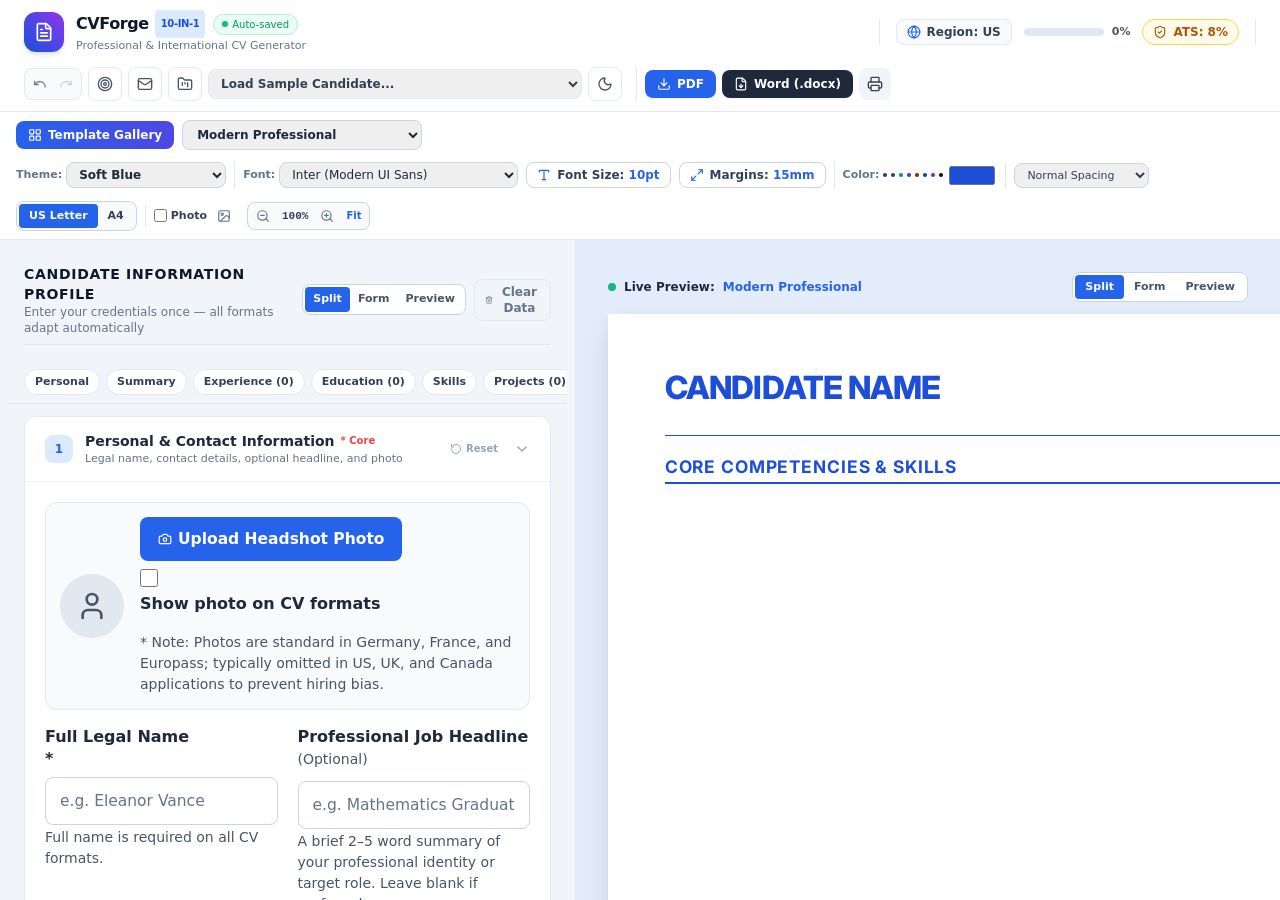
==== commit b5d795da: "Finalize standalone offline bundle, CI/CD workflow, and updated Android APK" ====
--- a/android/app/src/main/assets/index.html
+++ b/android/app/src/main/assets/index.html
@@ -183,10 +183,18 @@
           <h2 class="text-sm font-extrabold text-slate-900 dark:text-white uppercase tracking-wider">Candidate Information Profile</h2>
           <p class="text-xs text-slate-500">Enter your credentials once — all formats adapt automatically</p>
         </div>
-        <button type="button" id="btn-header-clear-data" class="px-2.5 py-1 text-xs font-semibold text-slate-500 hover:text-red-600 dark:text-slate-400 dark:hover:text-red-400 border border-slate-200 dark:border-slate-700 rounded-lg hover:border-red-300 transition flex items-center gap-1.5" title="Clear all candidate information and start fresh">
-          <i data-lucide="trash-2" class="w-3.5 h-3.5"></i>
-          <span>Clear Data</span>
-        </button>
+        <div class="flex items-center gap-2">
+          <!-- Responsive View Mode Switcher -->
+          <div class="inline-flex rounded-lg border border-slate-300 dark:border-slate-800 bg-white dark:bg-slate-900 p-0.5 no-print">
+            <button type="button" class="btn-view-split px-2 py-1 text-[11px] font-bold rounded bg-blue-600 text-white shadow-xs">Split</button>
+            <button type="button" class="btn-view-form px-2 py-1 text-[11px] font-bold rounded text-slate-600 dark:text-slate-300 hover:text-blue-600">Form</button>
+            <button type="button" class="btn-view-preview px-2 py-1 text-[11px] font-bold rounded text-slate-600 dark:text-slate-300 hover:text-blue-600">Preview</button>
+          </div>
+          <button type="button" id="btn-header-clear-data" class="px-2.5 py-1 text-xs font-semibold text-slate-500 hover:text-red-600 dark:text-slate-400 dark:hover:text-red-400 border border-slate-200 dark:border-slate-700 rounded-lg hover:border-red-300 transition flex items-center gap-1.5" title="Clear all candidate information and start fresh">
+            <i data-lucide="trash-2" class="w-3.5 h-3.5"></i>
+            <span>Clear Data</span>
+          </button>
+        </div>
       </div>
 
       <!-- Dynamic 16 Form Sections Container -->
@@ -206,9 +214,9 @@
         
         <!-- Responsive View Mode Switcher -->
         <div class="inline-flex rounded-lg border border-slate-300 dark:border-slate-800 bg-white dark:bg-slate-900 p-0.5">
-          <button type="button" id="btn-view-split" class="px-2.5 py-1 text-[11px] font-bold rounded bg-blue-600 text-white shadow-xs">Split</button>
-          <button type="button" id="btn-view-form" class="px-2.5 py-1 text-[11px] font-bold rounded text-slate-600 dark:text-slate-300 hover:text-blue-600">Form</button>
-          <button type="button" id="btn-view-preview" class="px-2.5 py-1 text-[11px] font-bold rounded text-slate-600 dark:text-slate-300 hover:text-blue-600">Preview</button>
+          <button type="button" id="btn-view-split" class="btn-view-split px-2.5 py-1 text-[11px] font-bold rounded bg-blue-600 text-white shadow-xs">Split</button>
+          <button type="button" id="btn-view-form" class="btn-view-form px-2.5 py-1 text-[11px] font-bold rounded text-slate-600 dark:text-slate-300 hover:text-blue-600">Form</button>
+          <button type="button" id="btn-view-preview" class="btn-view-preview px-2.5 py-1 text-[11px] font-bold rounded text-slate-600 dark:text-slate-300 hover:text-blue-600">Preview</button>
         </div>
       </div>
 
@@ -233,7 +241,7 @@
 
   </main>
 
-  <!-- Application Coordinator Module -->
-  <script type="module" src="assets/js/app.js"></script>
+  <!-- Application Coordinator (Standalone Unified Bundle with Offline file:// Support) -->
+  <script src="assets/js/bundle.js"></script>
 </body>
 </html>
